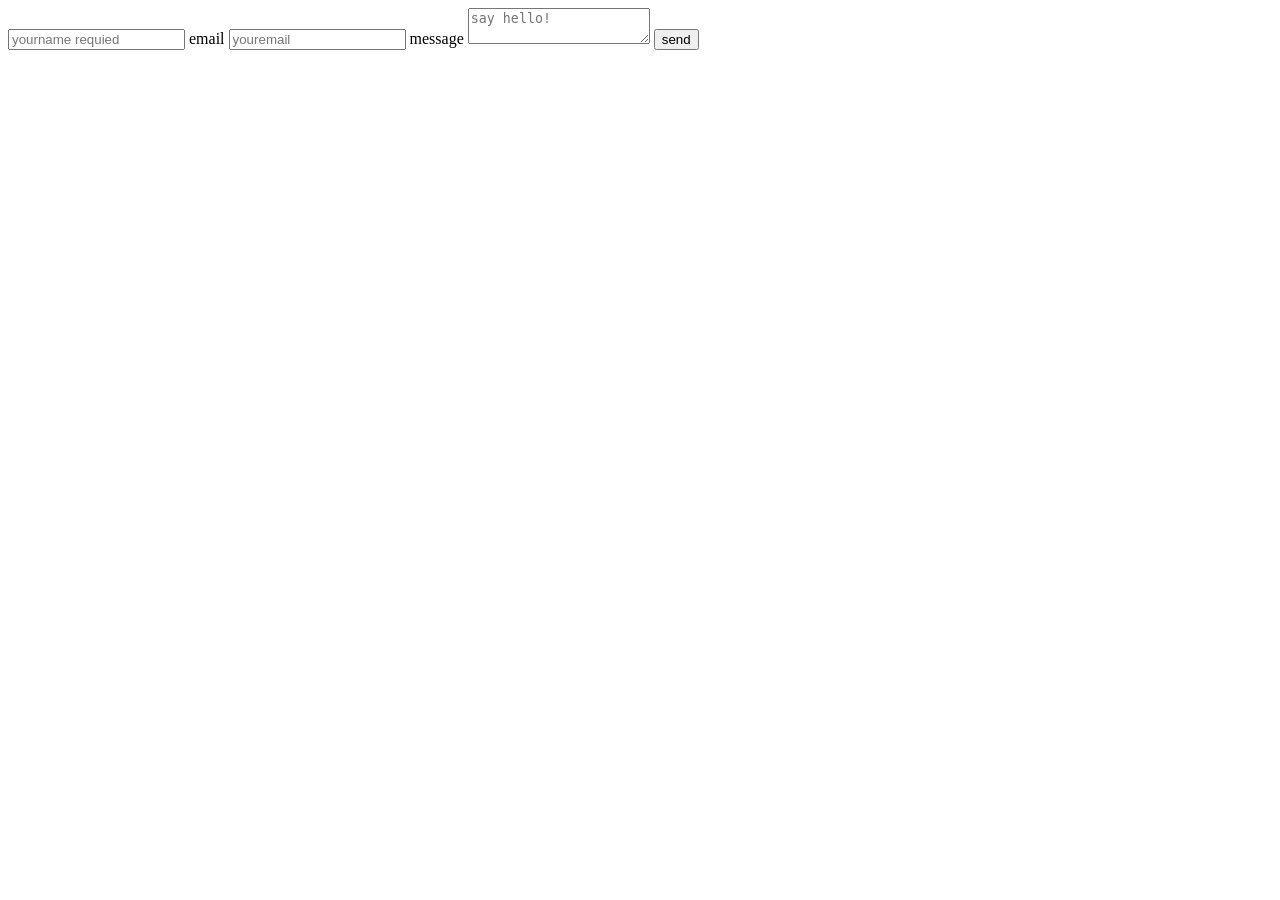
==== hello world.html @ be728f73 "update my website" ====
<!doctype html>
<html>
    <body>
        <section class="card">
            <form>
                <input type="text" id="name" name="name" placeholder="yourname requied">
                <label for="email">email</label>
                <input type="email" id="email" name="email" placeholder="youremail" required>
                <label for="message">message</label>
                <textarea id="message" name="message" placeholder="say hello!" required></textarea>
                 <button type="submit">send</button>                
            </form>

        </section>
    </body>
</html>
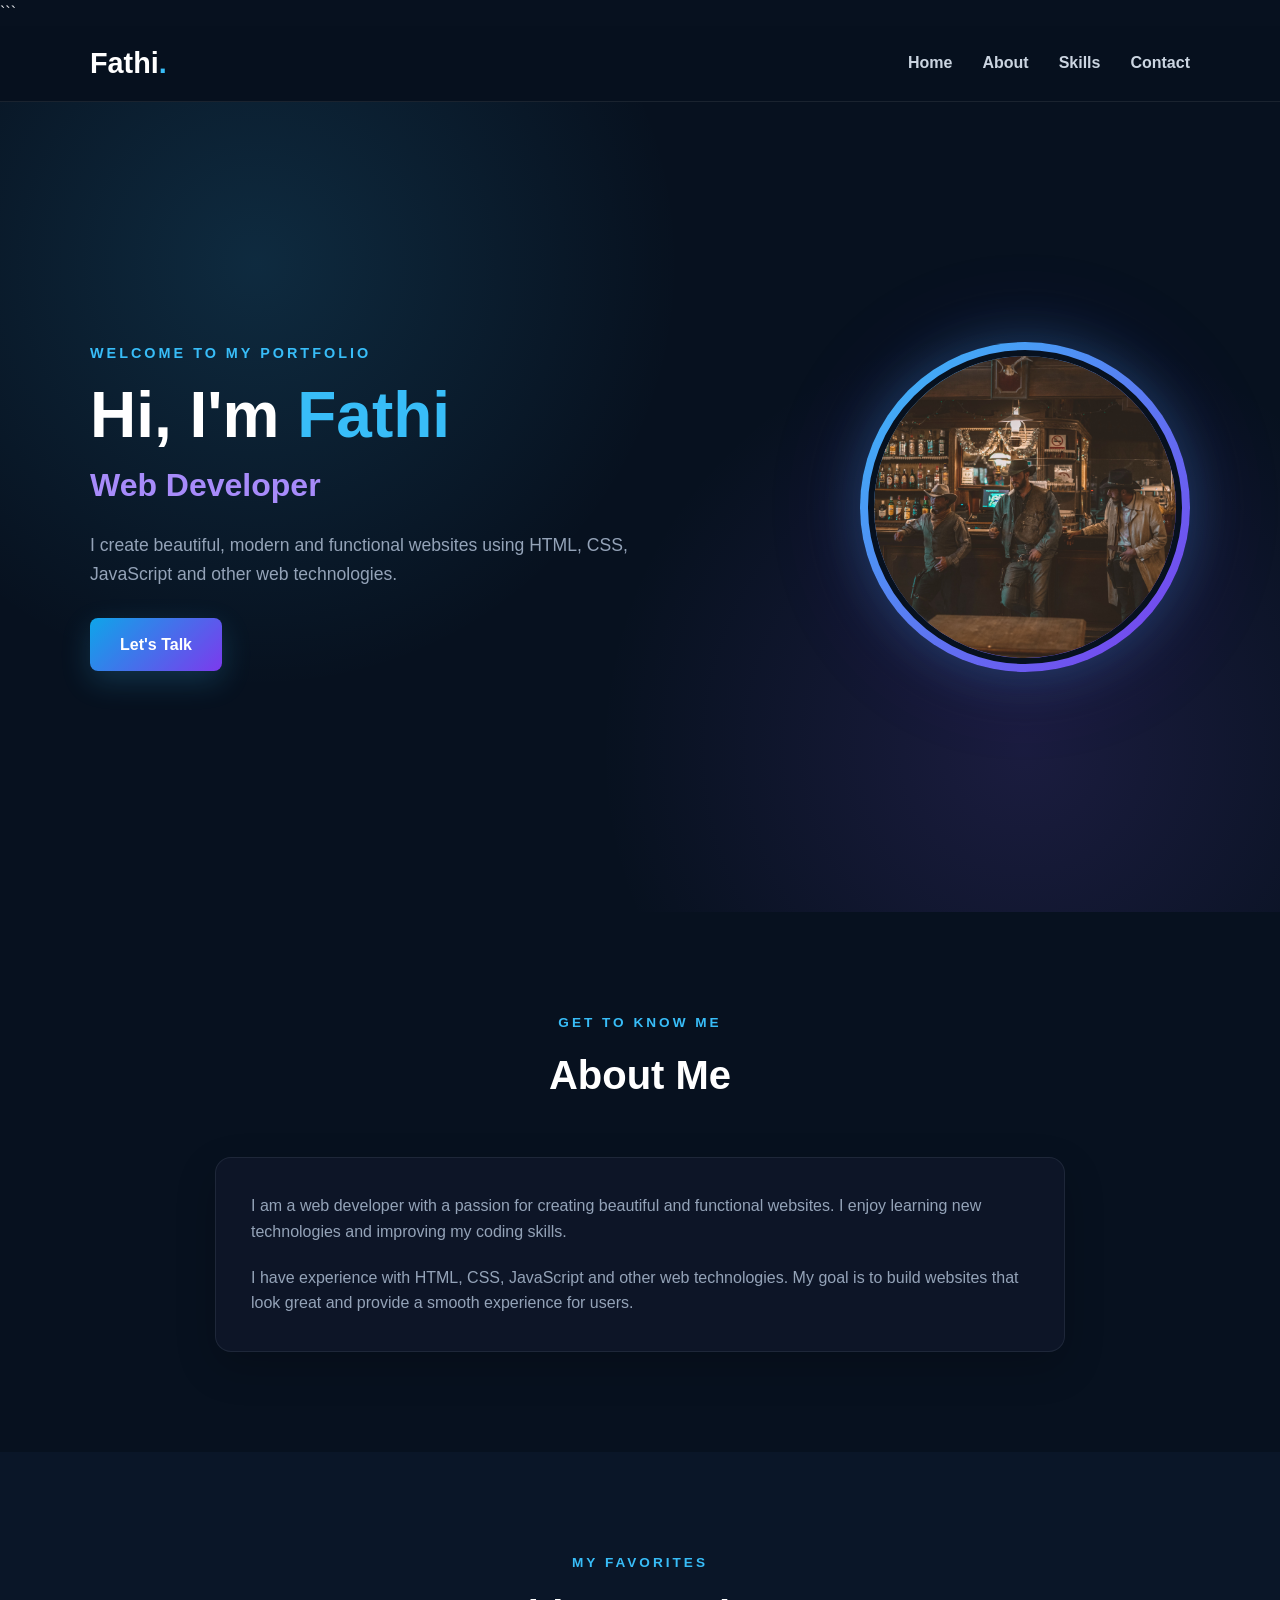
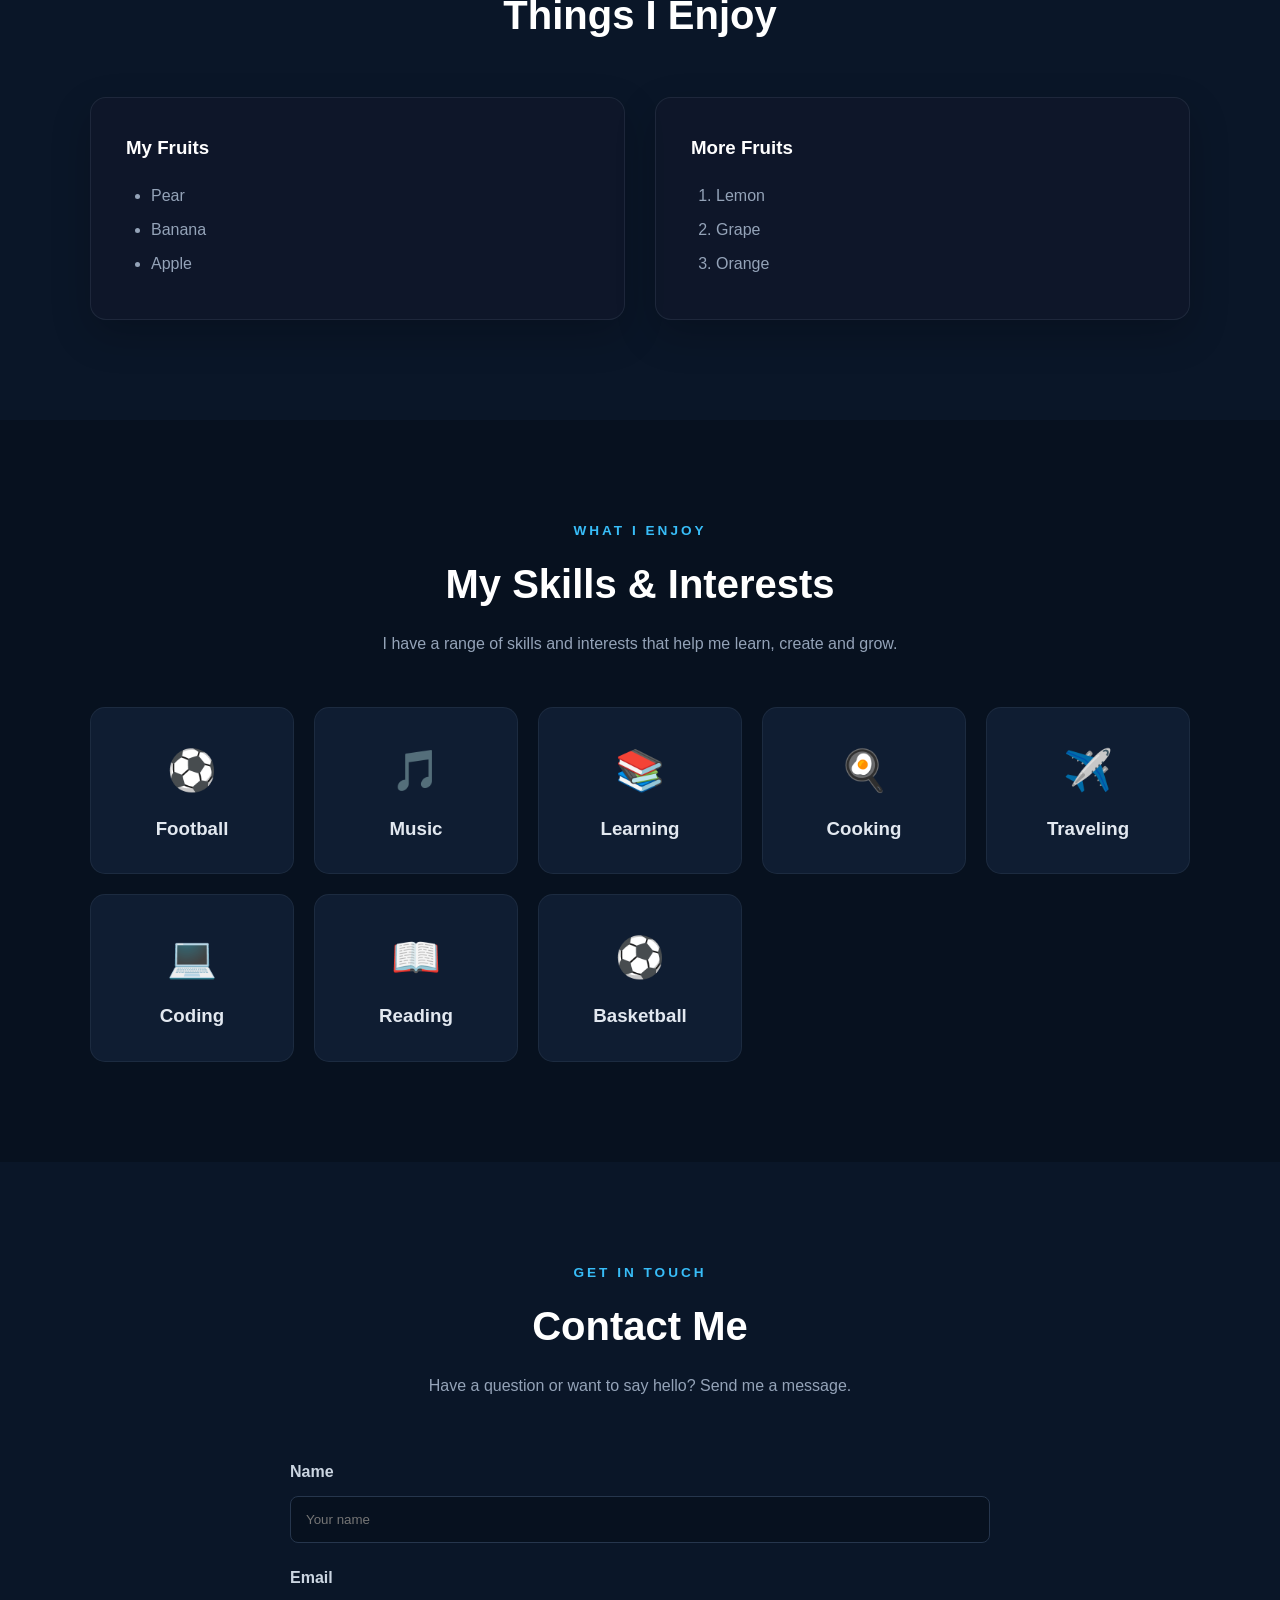
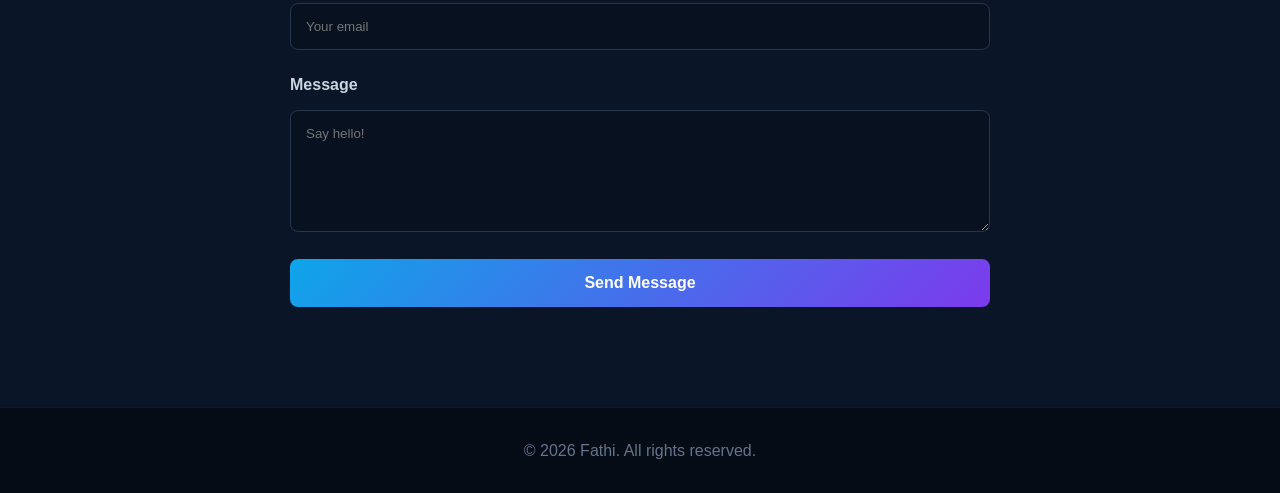
==== commit 390e1db7: "adder java script" ====
--- a/hello world.html
+++ b/hello world.html
@@ -1,16 +1,240 @@
-<!doctype html>
-<html>
-    <body>
-        <section class="card">
-            <form>
-                <input type="text" id="name" name="name" placeholder="yourname requied">
-                <label for="email">email</label>
-                <input type="email" id="email" name="email" placeholder="youremail" required>
-                <label for="message">message</label>
-                <textarea id="message" name="message" placeholder="say hello!" required></textarea>
-                 <button type="submit">send</button>                
+<!DOCTYPE html>
+
+<html lang="en">
+<head>
+    <meta charset="UTF-8">
+    <meta name="viewport" content="width=device-width, initial-scale=1.0">
+    <title>Fathi | Web Developer</title>
+    <link rel="stylesheet" href="style.css">
+</head>
+
+<body>
+
+```
+<!-- Navigation -->
+<header class="navbar">
+    <div class="container">
+        <h1 class="logo">Fathi<span>.</span></h1>
+
+        <nav>
+            <a href="#home">Home</a>
+            <a href="#about">About</a>
+            <a href="#skills">Skills</a>
+            <a href="#contact">Contact</a>
+        </nav>
+    </div>
+</header>
+
+<main>
+
+    <section id="home" class="hero">
+        <div class="hero-content">
+
+            <div class="hero-text">
+                <p class="small-title">WELCOME TO MY PORTFOLIO</p>
+
+                <h2>
+                    Hi, I'm <span>Fathi</span>
+                </h2>
+
+                <h3>Web Developer</h3>
+
+                <p id="subtitle">
+                    I create beautiful, modern and functional websites
+                    using HTML, CSS, JavaScript and other web technologies.
+                </p>
+
+                <a href="#contact" class="btn">Let's Talk</a>
+            </div>
+
+            <!-- Profile Picture -->
+            <div class="profile-container">
+                <div class="profile-circle">
+                    <img src="profile.jpg" alt="Fathi profile picture">
+                </div>
+            </div>
+
+        </div>
+    </section>
+
+    <!-- About Section -->
+    <section id="about" class="section">
+        <div class="container">
+
+            <div class="section-heading">
+                <p>GET TO KNOW ME</p>
+                <h2>About Me</h2>
+            </div>
+
+            <div class="card about-card">
+                <p>
+                    I am a web developer with a passion for creating
+                    beautiful and functional websites. I enjoy learning
+                    new technologies and improving my coding skills.
+                </p>
+
+                <p>
+                    I have experience with HTML, CSS, JavaScript and
+                    other web technologies. My goal is to build websites
+                    that look great and provide a smooth experience for
+                    users.
+                </p>
+            </div>
+
+        </div>
+    </section>
+
+    <!-- Favorites Section -->
+    <section class="section favorites">
+        <div class="container">
+
+            <div class="section-heading">
+                <p>MY FAVORITES</p>
+                <h2>Things I Enjoy</h2>
+            </div>
+
+            <div class="lists">
+
+                <div class="card">
+                    <h3>My Fruits</h3>
+
+                    <ul>
+                        <li>Pear</li>
+                        <li>Banana</li>
+                        <li>Apple</li>
+                    </ul>
+                </div>
+
+                <div class="card">
+                    <h3>More Fruits</h3>
+
+                    <ol>
+                        <li>Lemon</li>
+                        <li>Grape</li>
+                        <li>Orange</li>
+                    </ol>
+                </div>
+
+            </div>
+
+        </div>
+    </section>
+
+    <!-- Skills Section -->
+    <section id="skills" class="section">
+        <div class="container">
+
+            <div class="section-heading">
+                <p>WHAT I ENJOY</p>
+                <h2>My Skills & Interests</h2>
+
+                <p class="section-description">
+                    I have a range of skills and interests that help me
+                    learn, create and grow.
+                </p>
+            </div>
+
+            <div class="skill-grid">
+
+                <div class="skill-box">
+                    <span>⚽</span>
+                    <h3>Football</h3>
+                </div>
+
+                <div class="skill-box">
+                    <span>🎵</span>
+                    <h3>Music</h3>
+                </div>
+
+                <div class="skill-box">
+                    <span>📚</span>
+                    <h3>Learning</h3>
+                </div>
+
+                <div class="skill-box">
+                    <span>🍳</span>
+                    <h3>Cooking</h3>
+                </div>
+
+                <div class="skill-box">
+                    <span>✈️</span>
+                    <h3>Traveling</h3>
+                </div>
+
+                <div class="skill-box">
+                    <span>💻</span>
+                    <h3>Coding</h3>
+                </div>
+
+                <div class="skill-box">
+                    <span>📖</span>
+                    <h3>Reading</h3>
+                </div>
+                <div class="skill-box">
+                    <span>⚽</span>
+                    <h3>Basketball</h3>
+                </div>
+
+            </div>
+
+        </div>
+    </section>
+
+    <!-- Contact Section -->
+    <section id="contact" class="section contact-section">
+        <div class="container">
+
+            <div class="section-heading">
+                <p>GET IN TOUCH</p>
+                <h2>Contact Me</h2>
+
+                <p class="section-description">
+                    Have a question or want to say hello?
+                    Send me a message.
+                </p>
+            </div>
+
+            <form class="contact-form">
+
+                <label for="name">Name</label>
+                <input
+                    type="text"
+                    id="name"
+                    name="name"
+                    placeholder="Your name"
+                    required
+                >
+
+                <label for="email">Email</label>
+                <input
+                    type="email"
+                    id="email"
+                    name="email"
+                    placeholder="Your email"
+                    required
+                >
+
+                <label for="message">Message</label>
+                <textarea
+                    id="message"
+                    name="message"
+                    placeholder="Say hello!"
+                    rows="6"
+                    required
+                ></textarea>
+
+                <button type="submit">Send Message</button>
+
             </form>
 
-        </section>
-    </body>
-</html>+        </div>
+    </section>
+
+</main>
+<!-- Footer -->
+<footer>
+    <p>© 2026 Fathi. All rights reserved.</p>
+</footer>
+<script src="script.js"></script>
+</body>
+</html>
--- a/style.css
+++ b/style.css
@@ -0,0 +1,408 @@
+
+* {
+  margin: 0;
+  padding: 0;
+  box-sizing: border-box;
+  }
+html {
+scroll-behavior: smooth;
+}
+body {
+font-family: Arial, Helvetica, sans-serif;
+line-height: 1.6;
+color: #e5e7eb;
+background: #07111f;
+}
+.container {
+width: 90%;
+max-width: 1100px;
+margin: 0 auto;
+}
+.section {
+padding: 100px 0;
+}
+.section-heading {
+text-align: center;
+margin-bottom: 50px;
+}
+.section-heading > p:first-child {
+color: #38bdf8;
+font-size: 0.85rem;
+font-weight: bold;
+letter-spacing: 3px;
+margin-bottom: 10px;
+}
+.section-heading h2 {
+color: #ffffff;
+font-size: 2.5rem;
+margin-bottom: 15px;
+}
+.section-description {
+max-width: 650px;
+margin: 0 auto;
+color: #94a3b8;
+}
+.navbar {
+position: sticky;
+top: 0;
+z-index: 1000;
+background: rgba(7, 17, 31, 0.9);
+backdrop-filter: blur(15px);
+border-bottom: 1px solid rgba(255, 255, 255, 0.08);
+}
+.navbar .container {
+min-height: 75px;
+display: flex;
+justify-content: space-between;
+align-items: center;
+}
+.logo {
+color: #ffffff;
+font-size: 1.8rem;
+font-weight: bold;
+}
+.logo span {
+color: #38bdf8;
+}
+nav {
+display: flex;
+gap: 30px;
+}
+nav a {
+color: #cbd5e1;
+text-decoration: none;
+font-weight: 600;
+transition: 0.3s ease;
+}
+nav a:hover {
+color: #38bdf8;
+}
+.hero {
+min-height: 90vh;
+display: flex;
+align-items: center;
+
+background:
+    radial-gradient(
+        circle at 20% 20%,
+        rgba(56, 189, 248, 0.15),
+        transparent 35%
+    ),
+    radial-gradient(
+        circle at 80% 80%,
+        rgba(139, 92, 246, 0.15),
+        transparent 35%
+    );
+}
+.hero-content {
+width: 90%;
+max-width: 1100px;
+margin: 0 auto;
+display: flex;
+align-items: center;
+justify-content: space-between;
+gap: 50px;
+}
+.hero-text {
+max-width: 600px;
+}
+.small-title {
+color: #38bdf8;
+font-size: 0.9rem;
+font-weight: bold;
+letter-spacing: 3px;
+margin-bottom: 15px;
+}
+.hero h2 {
+color: #ffffff;
+font-size: 4rem;
+line-height: 1.1;
+margin-bottom: 10px;
+}
+.hero h2 span {
+color: #38bdf8;
+}
+.hero h3 {
+color: #a78bfa;
+font-size: 2rem;
+margin-bottom: 20px;
+}
+.hero-text > p:not(.small-title) {
+color: #94a3b8;
+font-size: 1.1rem;
+max-width: 550px;
+margin-bottom: 30px;
+}
+.btn {
+display: inline-block;
+padding: 14px 30px;
+color: #ffffff;
+background: linear-gradient(
+    135deg,
+    #0ea5e9,
+    #7c3aed
+);
+text-decoration: none;
+border-radius: 8px;
+font-weight: bold;
+box-shadow:
+    0 10px 30px rgba(56, 189, 248, 0.2);
+transition: 0.3s ease;
+}
+.btn:hover {
+transform: translateY(-3px);
+box-shadow:
+    0 15px 35px rgba(124, 58, 237, 0.3);
+}
+.profile-container {
+display: flex;
+justify-content: center;
+align-items: center;
+}
+.profile-circle {
+width: 330px;
+height: 330px;
+padding: 8px;
+border-radius: 50%;
+background: linear-gradient(
+    135deg,
+    #38bdf8,
+    #7c3aed
+);
+box-shadow:
+    0 0 50px rgba(56, 189, 248, 0.25),
+    0 0 100px rgba(124, 58, 237, 0.15);
+}
+.profile-circle img {
+width: 100%;
+height: 100%;
+object-fit: cover;
+border-radius: 50%;
+border: 6px solid #07111f;
+}
+.card {
+background: rgba(15, 23, 42, 0.8);
+border: 1px solid rgba(148, 163, 184, 0.12);
+border-radius: 16px;
+padding: 35px;
+box-shadow:
+    0 15px 40px rgba(0, 0, 0, 0.2);
+transition: 0.3s ease;
+}
+.card:hover {
+transform: translateY(-5px);
+border-color:
+    rgba(56, 189, 248, 0.3);
+}
+.about-card {
+max-width: 850px;
+margin: 0 auto;
+}
+.about-card p {
+color: #94a3b8;
+margin-bottom: 20px;
+}
+.about-card p:last-child {
+margin-bottom: 0;
+}
+.favorites {
+background: #0a1628;
+}
+.lists {
+display: grid;
+grid-template-columns:
+    repeat(2, 1fr);
+gap: 30px;
+}
+.card h3 {
+color: #ffffff;
+margin-bottom: 20px;
+}
+ul,
+ol {
+padding-left: 25px;
+color: #94a3b8;
+}
+li {
+margin-bottom: 8px;
+}
+.skill-grid {
+display: grid;
+grid-template-columns:
+    repeat(auto-fit, minmax(180px, 1fr));
+gap: 20px;
+}
+.skill-box {
+padding: 30px 20px;
+text-align: center;
+background: #0f1d32;
+border: 1px solid rgba(148, 163, 184, 0.1);
+border-radius: 15px;
+transition: 0.3s ease;
+}
+.skill-box span {
+display: block;
+font-size: 2.5rem;
+margin-bottom: 12px;
+}
+.skill-box h3 {
+color: #e2e8f0;
+}
+.skill-box:hover {
+transform: translateY(-8px);
+border-color: #38bdf8;
+box-shadow:
+    0 15px 30px rgba(56, 189, 248, 0.12);
+}
+.contact-section {
+background: #0a1628;
+}
+.contact-form {
+max-width: 700px;
+margin: 0 auto;
+display: flex;
+flex-direction: column;
+gap: 12px;
+}
+.contact-form label {
+color: #cbd5e1;
+font-weight: bold;
+margin-top: 10px;
+}
+.contact-form input,
+.contact-form textarea {
+width: 100%;
+padding: 15px;
+background: #07111f;
+color: #ffffff;
+border: 1px solid #26364d;
+border-radius: 8px;
+outline: none;
+font-family: inherit;
+transition: 0.3s ease;
+}
+.contact-form input:focus,
+.contact-form textarea:focus {
+border-color: #38bdf8;
+box-shadow:
+    0 0 0 3px rgba(56, 189, 248, 0.1);
+}
+.contact-form textarea {
+resize: vertical;
+}
+.contact-form button {
+margin-top: 15px;
+padding: 15px;
+border: none;
+border-radius: 8px;
+color: #ffffff;
+font-size: 1rem;
+font-weight: bold;
+cursor: pointer;
+background: linear-gradient(
+    135deg,
+    #0ea5e9,
+    #7c3aed
+);
+transition: 0.3s ease;
+}
+.contact-form button:hover {
+transform: translateY(-2px);
+box-shadow:
+    0 10px 30px rgba(56, 189, 248, 0.2);
+
+}
+
+footer {
+text-align: center;
+padding: 30px;
+background: #050c16;
+color: #64748b;
+border-top:
+    1px solid rgba(255, 255, 255, 0.05);
+
+}
+
+
+@media (max-width: 768px) {
+
+.navbar .container {
+    flex-direction: column;
+
+    padding: 15px 0;
+
+    gap: 15px;
+}
+
+nav {
+    gap: 15px;
+
+    flex-wrap: wrap;
+
+    justify-content: center;
+}
+
+.hero {
+    padding: 80px 0;
+}
+.hero-content {
+    flex-direction: column-reverse;
+    text-align: center;
+}
+.hero h2 {
+    font-size: 3rem;
+}
+.hero h3 {
+    font-size: 1.5rem;
+}
+.profile-circle {
+    width: 240px;
+    height: 240px;
+}
+.section {
+    padding: 70px 0;
+}
+.section-heading h2 {
+    font-size: 2rem;
+}
+.lists {
+    grid-template-columns: 1fr;
+}
+.skill-grid {
+    grid-template-columns:
+        repeat(2, 1fr);
+}
+@media (max-width: 480px) {
+.container {
+    width: 92%;
+}
+nav {
+    gap: 10px;
+}
+nav a {
+    font-size: 0.9rem;
+}
+.hero h2 {
+    font-size: 2.4rem;
+}
+.hero h3 {
+    font-size: 1.3rem;
+}
+.profile-circle {
+    width: 200px;
+    height: 200px;
+}
+.section {
+    padding: 60px 0;
+}
+.section-heading h2 {
+    font-size: 1.8rem;
+}
+.skill-grid {
+    grid-template-columns: 1fr;
+}
+.card {
+    padding: 25px;
+}
+}
+}
